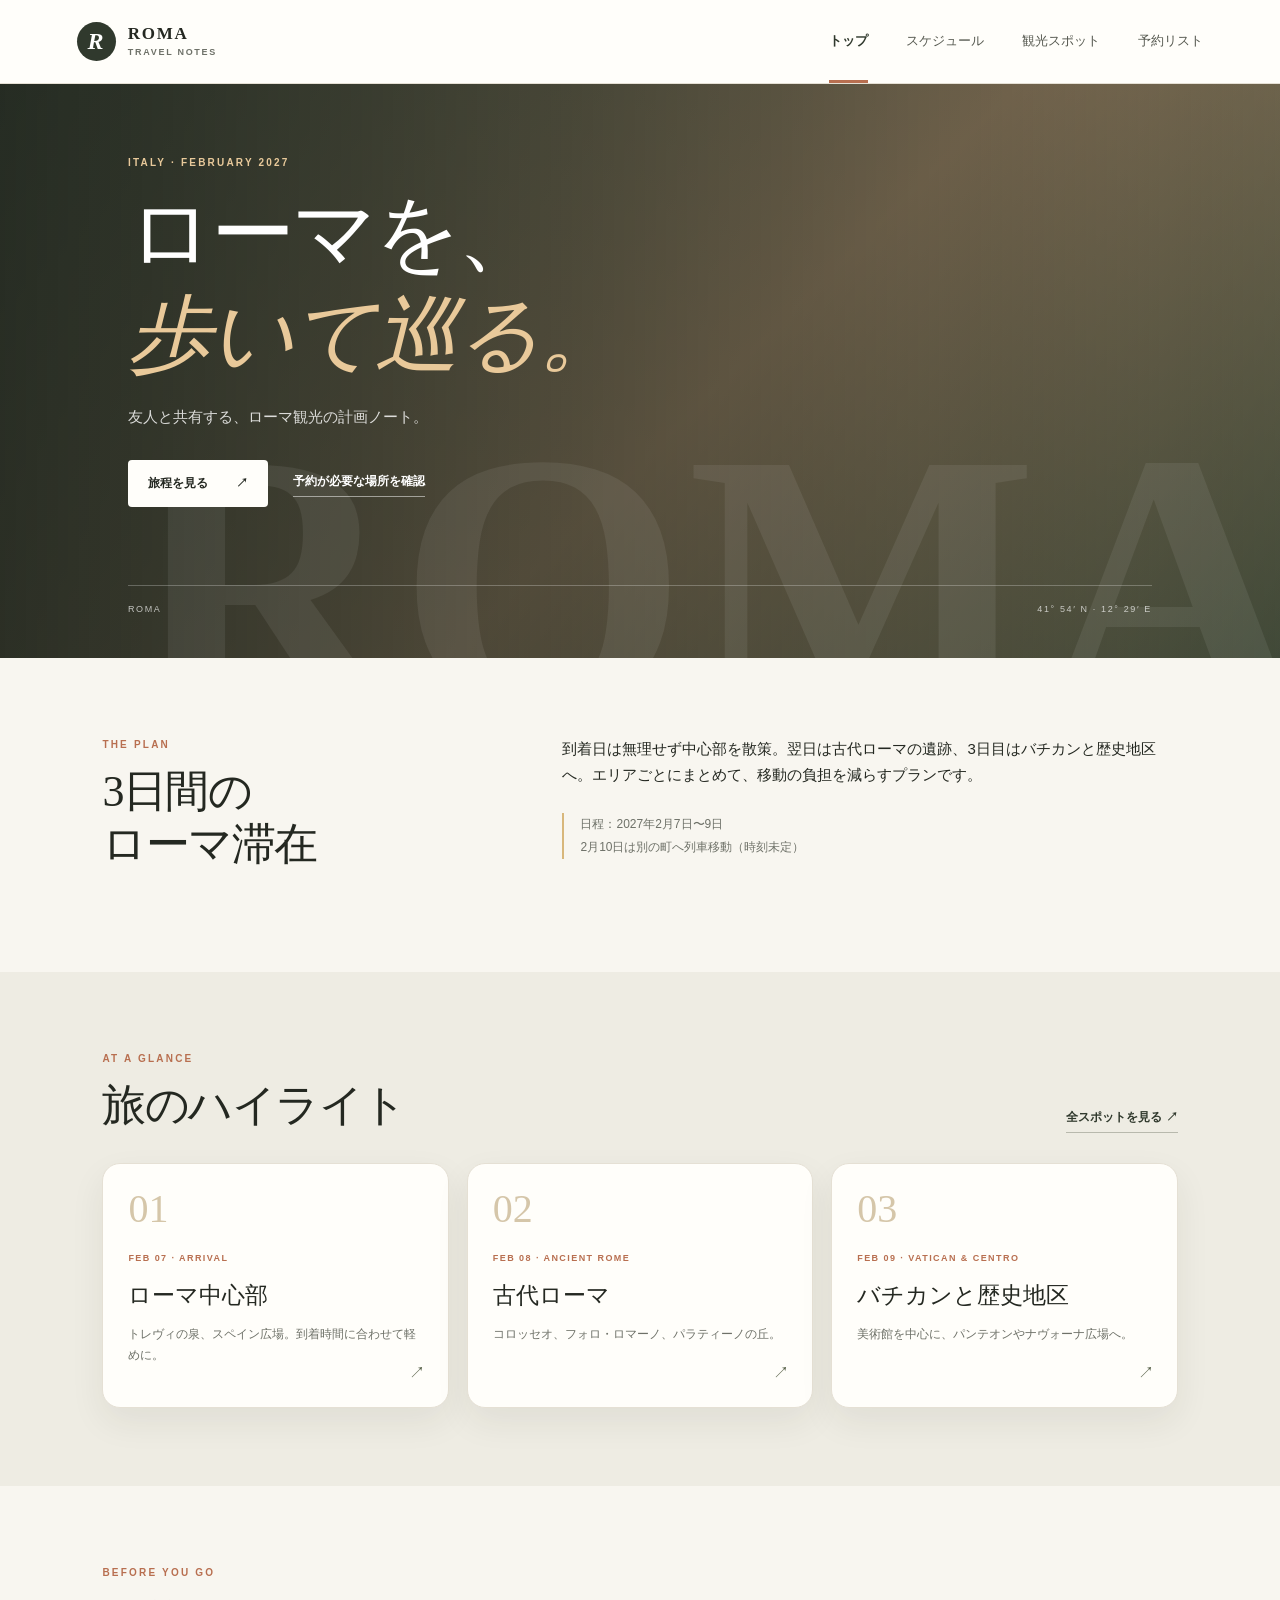
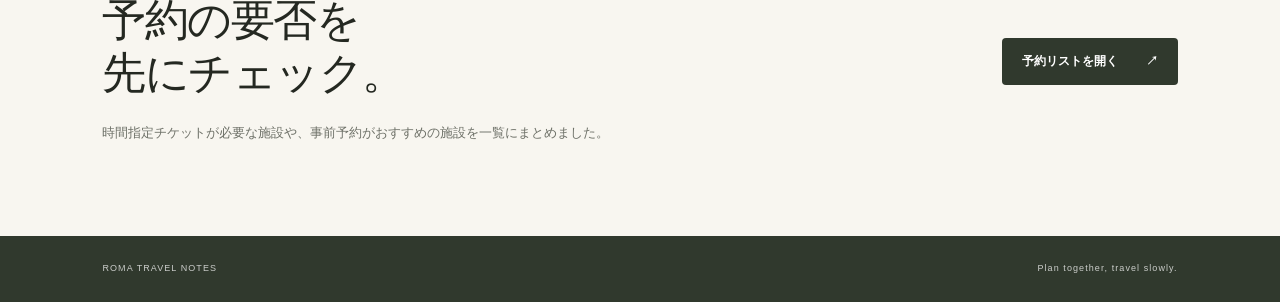
==== index.html @ e203a289 "Add Italy trip website" ====
<!doctype html>
<html lang="ja">
<head>
  <meta charset="utf-8">
  <meta name="viewport" content="width=device-width, initial-scale=1">
  <meta name="description" content="2027年2月のローマ旅行計画">
  <title>Roma Trip | ローマ旅行ガイド</title>
  <link rel="stylesheet" href="css/style.css">
  <script src="js/main.js" defer></script>
</head>
<body>
  <header class="site-header">
    <a class="brand" href="index.html"><span class="brand-mark">R</span><span>ROMA <small>TRAVEL NOTES</small></span></a>
    <button class="menu-toggle" aria-label="メニューを開く" aria-expanded="false">☰</button>
    <nav class="site-nav" aria-label="メインナビゲーション">
      <a class="active" href="index.html">トップ</a>
      <a href="schedule.html">スケジュール</a>
      <a href="spots.html">観光スポット</a>
      <a href="reservations.html">予約リスト</a>
    </nav>
  </header>
  <main>
    <section class="hero">
      <div class="hero-content">
        <p class="eyebrow">ITALY · FEBRUARY 2027</p>
        <h1>ローマを、<br><em>歩いて巡る。</em></h1>
        <p class="hero-lead">友人と共有する、ローマ観光の計画ノート。</p>
        <div class="hero-actions">
          <a class="button button-light" href="schedule.html">旅程を見る <span>↗</span></a>
          <a class="text-link light-link" href="reservations.html">予約が必要な場所を確認</a>
        </div>
      </div>
      <div class="hero-note"><span>ROMA</span><span>41° 54′ N · 12° 29′ E</span></div>
    </section>
    <section class="section intro-grid">
      <div><p class="eyebrow">THE PLAN</p><h2>3日間の<br>ローマ滞在</h2></div>
      <div class="intro-copy"><p>到着日は無理せず中心部を散策。翌日は古代ローマの遺跡、3日目はバチカンと歴史地区へ。エリアごとにまとめて、移動の負担を減らすプランです。</p><p class="muted">日程：2027年2月7日〜9日<br>2月10日は別の町へ列車移動（時刻未定）</p></div>
    </section>
    <section class="section tinted">
      <div class="section-heading"><div><p class="eyebrow">AT A GLANCE</p><h2>旅のハイライト</h2></div><a class="text-link" href="spots.html">全スポットを見る ↗</a></div>
      <div class="feature-grid">
        <a class="feature-card" href="schedule.html#day1"><div class="feature-number">01</div><p class="card-kicker">FEB 07 · ARRIVAL</p><h3>ローマ中心部</h3><p>トレヴィの泉、スペイン広場。到着時間に合わせて軽めに。</p><span class="card-arrow">↗</span></a>
        <a class="feature-card" href="schedule.html#day2"><div class="feature-number">02</div><p class="card-kicker">FEB 08 · ANCIENT ROME</p><h3>古代ローマ</h3><p>コロッセオ、フォロ・ロマーノ、パラティーノの丘。</p><span class="card-arrow">↗</span></a>
        <a class="feature-card" href="schedule.html#day3"><div class="feature-number">03</div><p class="card-kicker">FEB 09 · VATICAN & CENTRO</p><h3>バチカンと歴史地区</h3><p>美術館を中心に、パンテオンやナヴォーナ広場へ。</p><span class="card-arrow">↗</span></a>
      </div>
    </section>
    <section class="section booking-callout">
      <div><p class="eyebrow">BEFORE YOU GO</p><h2>予約の要否を<br>先にチェック。</h2><p>時間指定チケットが必要な施設や、事前予約がおすすめの施設を一覧にまとめました。</p></div>
      <a class="button button-dark" href="reservations.html">予約リストを開く <span>↗</span></a>
    </section>
  </main>
  <footer class="site-footer"><span>ROMA TRAVEL NOTES</span><span>Plan together, travel slowly.</span></footer>
</body>
</html>
---- css/style.css ----
:root {
  --ink: #242821;
  --muted: #6e7168;
  --paper: #f8f6f0;
  --surface: #fffefa;
  --line: #e5e0d4;
  --olive: #59634b;
  --olive-dark: #30392d;
  --clay: #b86f50;
  --gold: #d8b77b;
  --radius: 18px;
  --shadow: 0 14px 35px rgba(42, 42, 31, .07);
}
* { box-sizing: border-box; }
html { scroll-behavior: smooth; }
body { margin: 0; background: var(--paper); color: var(--ink); font-family: Inter, "Noto Sans JP", "Yu Gothic", Meiryo, sans-serif; line-height: 1.75; }
a { color: inherit; text-decoration: none; }
a:hover { opacity: .78; }
.site-header { min-height: 82px; padding: 0 clamp(20px, 6vw, 88px); display: flex; align-items: center; justify-content: space-between; gap: 24px; background: var(--surface); border-bottom: 1px solid var(--line); position: relative; z-index: 5; }
.brand { display: flex; align-items: center; gap: 12px; font-family: Georgia, serif; font-size: 17px; font-weight: 700; letter-spacing: .1em; line-height: 1.1; }
.brand small { display: block; font-family: sans-serif; font-size: 9px; letter-spacing: .19em; color: var(--muted); margin-top: 5px; }
.brand-mark { display: grid; place-items: center; width: 39px; height: 39px; background: var(--olive-dark); color: #fff; border-radius: 50%; font-family: Georgia, serif; font-size: 24px; font-style: italic; }
.site-nav { display: flex; gap: clamp(16px, 3vw, 38px); align-items: center; font-size: 13px; color: #55584f; }
.site-nav a { padding: 30px 0 27px; border-bottom: 3px solid transparent; }
.site-nav a.active { color: var(--olive-dark); border-color: var(--clay); font-weight: 700; }
.menu-toggle { display: none; background: none; border: 1px solid var(--line); border-radius: 8px; padding: 7px 10px; color: var(--ink); font-size: 19px; }
.hero { min-height: 490px; background: linear-gradient(90deg, rgba(28,34,27,.88), rgba(28,34,27,.4)), linear-gradient(135deg, #6c765e, #c3a17b 55%, #59634b); color: white; display: flex; flex-direction: column; justify-content: center; padding: 70px clamp(24px, 10vw, 150px) 40px; position: relative; overflow: hidden; }
.hero::after { content: "ROMA"; position: absolute; right: -2vw; bottom: -110px; font-family: Georgia, serif; font-size: clamp(140px, 29vw, 400px); line-height: 1; font-weight: bold; color: rgba(255,255,255,.07); pointer-events: none; }
.hero-content { position: relative; z-index: 1; max-width: 680px; }
.eyebrow { color: var(--clay); font-size: 10px; letter-spacing: .22em; font-weight: 800; margin: 0 0 13px; }
.hero .eyebrow { color: #e8c99a; }
h1, h2, h3, p { margin-top: 0; }
h1, h2 { font-family: Georgia, "Noto Serif JP", serif; font-weight: 500; letter-spacing: -.035em; line-height: 1.2; }
.hero h1 { font-size: clamp(48px, 7vw, 84px); margin: 0 0 18px; }
.hero h1 em { color: #e9c99a; font-weight: 400; }
.hero-lead { font-size: 15px; color: rgba(255,255,255,.82); }
.hero-actions { display: flex; align-items: center; flex-wrap: wrap; gap: 25px; margin-top: 30px; }
.button { display: inline-flex; align-items: center; justify-content: center; gap: 28px; padding: 13px 20px; font-size: 12px; font-weight: 700; border-radius: 4px; transition: transform .2s, opacity .2s; }
.button:hover { transform: translateY(-2px); opacity: .92; }
.button-light { color: var(--ink); background: #fffefa; }
.button-dark { color: white; background: var(--olive-dark); }
.text-link { font-size: 12px; font-weight: 700; color: var(--olive-dark); border-bottom: 1px solid #b8b9ad; padding-bottom: 4px; }
.light-link { color: white; border-color: rgba(255,255,255,.5); }
.hero-note { display: flex; justify-content: space-between; position: relative; z-index: 1; margin-top: 78px; padding-top: 16px; border-top: 1px solid rgba(255,255,255,.25); font-size: 9px; letter-spacing: .18em; color: rgba(255,255,255,.7); }
.section { padding: 78px clamp(22px, 8vw, 118px); }
.intro-grid { display: grid; grid-template-columns: .8fr 1.2fr; gap: 50px; align-items: start; }
h2 { font-size: clamp(29px, 3.6vw, 44px); margin-bottom: 22px; }
.intro-copy { max-width: 650px; font-size: 15px; }
.muted { color: var(--muted); }
.intro-copy .muted { font-size: 12px; line-height: 1.9; border-left: 2px solid var(--gold); padding-left: 16px; margin-top: 25px; }
.tinted { background: #eeece3; }
.section-heading { display: flex; align-items: end; justify-content: space-between; gap: 20px; margin-bottom: 30px; }
.section-heading h2 { margin-bottom: 0; }
.feature-grid { display: grid; grid-template-columns: repeat(3, 1fr); gap: 18px; }
.feature-card { display: block; position: relative; background: var(--surface); border: 1px solid var(--line); border-radius: var(--radius); padding: 25px; min-height: 245px; box-shadow: var(--shadow); transition: transform .2s; }
.feature-card:hover { transform: translateY(-4px); }
.feature-number { font-family: Georgia, serif; font-size: 40px; color: #d5c6a9; line-height: 1; margin-bottom: 22px; }
.card-kicker, .spot-index { font-size: 9px; letter-spacing: .16em; color: var(--clay); font-weight: 800; }
.feature-card h3 { font-family: Georgia, serif; font-size: 23px; font-weight: 500; margin: 8px 0; }
.feature-card p:not(.card-kicker) { color: var(--muted); font-size: 12px; }
.card-arrow { position: absolute; bottom: 20px; right: 23px; color: var(--olive); }
.booking-callout { display: flex; align-items: center; justify-content: space-between; gap: 35px; }
.booking-callout > div { max-width: 540px; }
.booking-callout p:not(.eyebrow) { color: var(--muted); font-size: 13px; }
.site-footer { display: flex; justify-content: space-between; gap: 20px; padding: 25px clamp(22px, 8vw, 118px); background: var(--olive-dark); color: rgba(255,255,255,.75); font-size: 9px; letter-spacing: .12em; }
.page-main { min-height: 70vh; }
.page-hero { padding: 65px clamp(22px, 8vw, 118px) 50px; background: #eeece3; border-bottom: 1px solid var(--line); }
.page-hero h1 { font-size: clamp(40px, 6vw, 64px); margin: 0 0 16px; }
.page-hero > p:not(.eyebrow) { max-width: 720px; color: var(--muted); font-size: 14px; }
.itinerary { padding-top: 55px; }
.day-block { display: grid; grid-template-columns: 115px 1fr; gap: clamp(22px, 5vw, 70px); padding: 38px 0 52px; border-bottom: 1px solid var(--line); scroll-margin-top: 20px; }
.day-date { display: flex; flex-direction: column; align-items: flex-start; color: var(--olive); }
.day-date span, .day-date small { font-size: 9px; letter-spacing: .14em; font-weight: 800; }
.day-date strong { font-family: Georgia, serif; font-size: 65px; font-weight: 400; line-height: 1.15; }
.day-content { min-width: 0; }
.day-title { display: flex; align-items: center; justify-content: space-between; gap: 18px; }
.day-title h2 { font-size: clamp(25px, 3vw, 34px); margin-bottom: 14px; }
.day-content > .muted { font-size: 12px; }
.tag { display: inline-flex; align-items: center; border-radius: 100px; padding: 5px 10px; font-size: 10px; font-weight: 700; white-space: nowrap; background: #e8e8dd; color: #4e5a43; }
.tag-book { background: #f4e4d8; color: #8a4e30; }
.tag-free { background: #e2ebdf; color: #3f6440; }
.tag-warn { background: #f5edcf; color: #766022; }
.tag-soft { background: #e8e7e0; color: #64655d; }
.timeline { list-style: none; padding: 0; margin: 27px 0; border-top: 1px solid var(--line); }
.timeline li { display: grid; grid-template-columns: 105px 1fr; gap: 16px; padding: 18px 0; border-bottom: 1px solid var(--line); }
.time { color: var(--clay); font-size: 11px; font-weight: 700; }
.timeline h3 { font-size: 15px; margin-bottom: 4px; }
.timeline h3 a { border-bottom: 1px dotted var(--olive); }
.timeline p { margin: 0; color: var(--muted); font-size: 12px; }
.note { background: #f0eee5; padding: 13px 16px; border-left: 3px solid var(--gold); font-size: 11px; color: var(--muted); }
.day-travel { background: rgba(255,255,255,.3); padding-left: 18px; padding-right: 18px; }
.filter-row { display: flex; align-items: center; gap: 12px; margin-top: 25px; font-size: 12px; }
select, input[type="search"] { border: 1px solid #d4d0c4; background: var(--surface); color: var(--ink); border-radius: 5px; padding: 10px 12px; font: inherit; font-size: 12px; }
.spot-grid { display: grid; grid-template-columns: repeat(2, minmax(0, 1fr)); gap: 17px; }
.spot-card { background: var(--surface); border: 1px solid var(--line); border-radius: var(--radius); padding: 27px; box-shadow: var(--shadow); scroll-margin-top: 20px; }
.spot-card h2 { font-size: 26px; margin: 12px 0; }
.spot-card > p:not(.small) { font-size: 13px; color: #55584f; }
.spot-meta { display: flex; align-items: center; justify-content: space-between; flex-wrap: wrap; gap: 10px; padding: 14px 0; border-top: 1px solid var(--line); border-bottom: 1px solid var(--line); margin: 18px 0 13px; }
.spot-meta > span:first-child { font-size: 11px; color: var(--muted); }
.small { font-size: 11px; }
.spot-card .text-link { display: inline-block; margin-top: 10px; }
.legend { display: flex; gap: 9px; flex-wrap: wrap; margin-top: 22px; }
.table-toolbar { display: flex; justify-content: space-between; align-items: center; flex-wrap: wrap; gap: 20px; margin-bottom: 20px; }
.table-toolbar h2 { font-size: 28px; margin: 0; }
.search-label { display: flex; align-items: center; gap: 10px; font-size: 11px; color: var(--muted); }
.table-wrap { overflow-x: auto; background: var(--surface); border: 1px solid var(--line); border-radius: 12px; }
table { width: 100%; border-collapse: collapse; min-width: 800px; font-size: 12px; }
th { background: #eae8df; text-align: left; font-size: 10px; letter-spacing: .05em; color: #56594f; }
th, td { padding: 17px 16px; border-bottom: 1px solid var(--line); vertical-align: top; }
tbody tr:last-child td { border-bottom: 0; }
td strong, td small { display: block; }
td small { color: var(--muted); font-size: 10px; margin-top: 4px; }
td p { color: var(--muted); font-size: 10px; margin: 7px 0 0; }
td a { color: var(--olive); text-decoration: underline; text-underline-offset: 3px; white-space: nowrap; }
.check-cell { white-space: nowrap; font-size: 11px; }
.check-cell input { accent-color: var(--olive); }
.progress-wrap { margin-top: 28px; padding: 22px; background: #eeece3; border-radius: 12px; }
.progress-copy { display: flex; justify-content: space-between; font-size: 12px; margin-bottom: 12px; }
.progress-track { height: 7px; border-radius: 10px; background: #d7d4c9; overflow: hidden; }
.progress-bar { height: 100%; width: 0; background: var(--olive); transition: width .2s; }
@media (max-width: 760px) {
  .site-header { min-height: 70px; flex-wrap: wrap; padding: 15px 20px; }
  .menu-toggle { display: block; }
  .site-nav { display: none; width: 100%; flex-direction: column; align-items: stretch; gap: 0; padding: 0 0 8px; }
  .site-nav.open { display: flex; }
  .site-nav a { padding: 10px 0; border-bottom: 1px solid var(--line); }
  .hero { min-height: 440px; padding: 55px 25px 30px; }
  .hero-note { margin-top: 55px; }
  .section { padding: 52px 22px; }
  .intro-grid { grid-template-columns: 1fr; gap: 12px; }
  .feature-grid { grid-template-columns: 1fr; }
  .feature-card { min-height: 200px; }
  .booking-callout { align-items: flex-start; flex-direction: column; }
  .site-footer { flex-direction: column; gap: 7px; padding: 22px; }
  .page-hero { padding: 48px 22px 35px; }
  .day-block { grid-template-columns: 68px 1fr; gap: 15px; padding: 30px 0 40px; }
  .day-date strong { font-size: 48px; }
  .day-date span, .day-date small { font-size: 8px; }
  .day-title { align-items: flex-start; flex-direction: column; gap: 0; }
  .timeline li { grid-template-columns: 1fr; gap: 5px; }
  .spot-grid { grid-template-columns: 1fr; }
  .filter-row { align-items: flex-start; flex-direction: column; }
  .filter-row select { width: 100%; }
  .table-toolbar { align-items: flex-start; flex-direction: column; }
}
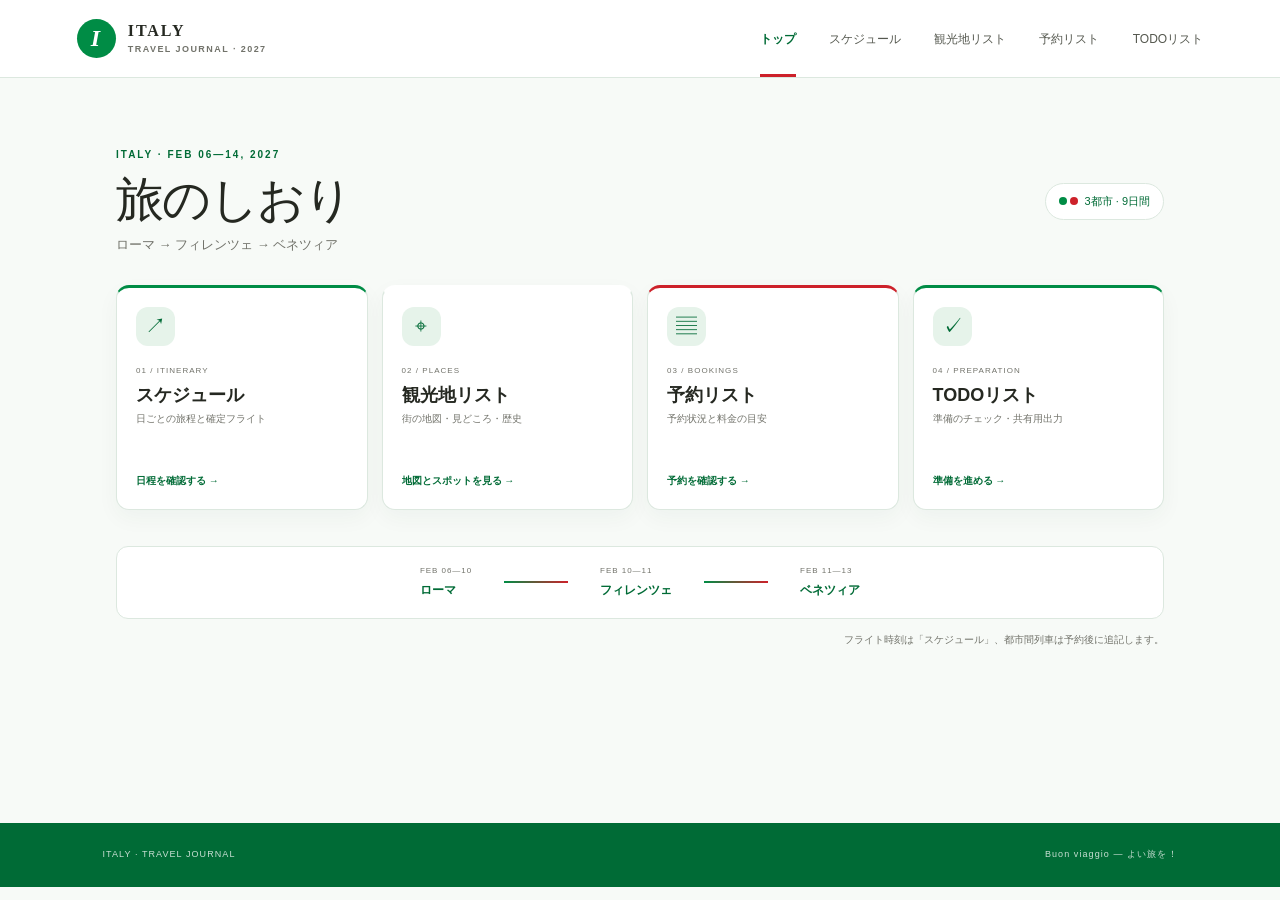
==== commit a2358395: "機能追加アップデート" ====
--- a/index.html
+++ b/index.html
@@ -3,52 +3,38 @@
 <head>
   <meta charset="utf-8">
   <meta name="viewport" content="width=device-width, initial-scale=1">
-  <meta name="description" content="2027年2月のローマ旅行計画">
-  <title>Roma Trip | ローマ旅行ガイド</title>
+  <meta name="description" content="ローマ・フィレンツェ・ベネツィアを巡るイタリア旅行のしおり">
+  <title>Italy Trip | 旅のしおり</title>
   <link rel="stylesheet" href="css/style.css">
   <script src="js/main.js" defer></script>
 </head>
 <body>
   <header class="site-header">
-    <a class="brand" href="index.html"><span class="brand-mark">R</span><span>ROMA <small>TRAVEL NOTES</small></span></a>
+    <a class="brand" href="index.html"><span class="brand-mark">I</span><span>ITALY <small>TRAVEL JOURNAL · 2027</small></span></a>
     <button class="menu-toggle" aria-label="メニューを開く" aria-expanded="false">☰</button>
     <nav class="site-nav" aria-label="メインナビゲーション">
-      <a class="active" href="index.html">トップ</a>
-      <a href="schedule.html">スケジュール</a>
-      <a href="spots.html">観光スポット</a>
-      <a href="reservations.html">予約リスト</a>
+      <a class="active" href="index.html">トップ</a><a href="schedule.html">スケジュール</a><a href="spots.html">観光地リスト</a><a href="reservations.html">予約リスト</a><a href="todo.html">TODOリスト</a>
     </nav>
   </header>
-  <main>
-    <section class="hero">
-      <div class="hero-content">
-        <p class="eyebrow">ITALY · FEBRUARY 2027</p>
-        <h1>ローマを、<br><em>歩いて巡る。</em></h1>
-        <p class="hero-lead">友人と共有する、ローマ観光の計画ノート。</p>
-        <div class="hero-actions">
-          <a class="button button-light" href="schedule.html">旅程を見る <span>↗</span></a>
-          <a class="text-link light-link" href="reservations.html">予約が必要な場所を確認</a>
-        </div>
-      </div>
-      <div class="hero-note"><span>ROMA</span><span>41° 54′ N · 12° 29′ E</span></div>
+  <main class="dashboard">
+    <section class="dashboard-heading">
+      <div><p class="eyebrow">ITALY · FEB 06—14, 2027</p><h1>旅のしおり</h1><p>ローマ → フィレンツェ → ベネツィア</p></div>
+      <span class="trip-chip"><span></span> 3都市 · 9日間</span>
     </section>
-    <section class="section intro-grid">
-      <div><p class="eyebrow">THE PLAN</p><h2>3日間の<br>ローマ滞在</h2></div>
-      <div class="intro-copy"><p>到着日は無理せず中心部を散策。翌日は古代ローマの遺跡、3日目はバチカンと歴史地区へ。エリアごとにまとめて、移動の負担を減らすプランです。</p><p class="muted">日程：2027年2月7日〜9日<br>2月10日は別の町へ列車移動（時刻未定）</p></div>
+    <nav class="portal-grid" aria-label="旅行情報">
+      <a class="portal-card portal-schedule" href="schedule.html"><span class="portal-icon" aria-hidden="true">↗</span><span class="portal-index">01 / ITINERARY</span><h2>スケジュール</h2><p>日ごとの旅程と確定フライト</p><span class="portal-link">日程を確認する →</span></a>
+      <a class="portal-card portal-spots" href="spots.html"><span class="portal-icon" aria-hidden="true">⌖</span><span class="portal-index">02 / PLACES</span><h2>観光地リスト</h2><p>街の地図・見どころ・歴史</p><span class="portal-link">地図とスポットを見る →</span></a>
+      <a class="portal-card portal-reservations" href="reservations.html"><span class="portal-icon" aria-hidden="true">▤</span><span class="portal-index">03 / BOOKINGS</span><h2>予約リスト</h2><p>予約状況と料金の目安</p><span class="portal-link">予約を確認する →</span></a>
+      <a class="portal-card portal-todo" href="todo.html"><span class="portal-icon" aria-hidden="true">✓</span><span class="portal-index">04 / PREPARATION</span><h2>TODOリスト</h2><p>準備のチェック・共有用出力</p><span class="portal-link">準備を進める →</span></a>
+    </nav>
+    <section class="route-strip" aria-label="旅行ルート">
+      <div class="route-city"><span>FEB 06—10</span><strong>ローマ</strong></div><span class="route-line" aria-hidden="true"></span>
+      <div class="route-city"><span>FEB 10—11</span><strong>フィレンツェ</strong></div><span class="route-line" aria-hidden="true"></span>
+      <div class="route-city"><span>FEB 11—13</span><strong>ベネツィア</strong></div>
     </section>
-    <section class="section tinted">
-      <div class="section-heading"><div><p class="eyebrow">AT A GLANCE</p><h2>旅のハイライト</h2></div><a class="text-link" href="spots.html">全スポットを見る ↗</a></div>
-      <div class="feature-grid">
-        <a class="feature-card" href="schedule.html#day1"><div class="feature-number">01</div><p class="card-kicker">FEB 07 · ARRIVAL</p><h3>ローマ中心部</h3><p>トレヴィの泉、スペイン広場。到着時間に合わせて軽めに。</p><span class="card-arrow">↗</span></a>
-        <a class="feature-card" href="schedule.html#day2"><div class="feature-number">02</div><p class="card-kicker">FEB 08 · ANCIENT ROME</p><h3>古代ローマ</h3><p>コロッセオ、フォロ・ロマーノ、パラティーノの丘。</p><span class="card-arrow">↗</span></a>
-        <a class="feature-card" href="schedule.html#day3"><div class="feature-number">03</div><p class="card-kicker">FEB 09 · VATICAN & CENTRO</p><h3>バチカンと歴史地区</h3><p>美術館を中心に、パンテオンやナヴォーナ広場へ。</p><span class="card-arrow">↗</span></a>
-      </div>
-    </section>
-    <section class="section booking-callout">
-      <div><p class="eyebrow">BEFORE YOU GO</p><h2>予約の要否を<br>先にチェック。</h2><p>時間指定チケットが必要な施設や、事前予約がおすすめの施設を一覧にまとめました。</p></div>
-      <a class="button button-dark" href="reservations.html">予約リストを開く <span>↗</span></a>
-    </section>
+    <p class="dashboard-note">フライト時刻は「スケジュール」、都市間列車は予約後に追記します。</p>
   </main>
-  <footer class="site-footer"><span>ROMA TRAVEL NOTES</span><span>Plan together, travel slowly.</span></footer>
+  <footer class="site-footer"><span>ITALY · TRAVEL JOURNAL</span><span>Buon viaggio — よい旅を！</span></footer>
+  <nav class="mobile-dock" aria-label="ページメニュー"><a class="active" href="index.html"><span>⌂</span>トップ</a><a href="schedule.html"><span>↗</span>日程</a><a href="spots.html"><span>⌖</span>観光地</a><a href="reservations.html"><span>▤</span>予約</a><a href="todo.html"><span>✓</span>TODO</a></nav>
 </body>
 </html>
--- a/css/style.css
+++ b/css/style.css
@@ -1,145 +1,354 @@
 :root {
-  --ink: #242821;
-  --muted: #6e7168;
-  --paper: #f8f6f0;
-  --surface: #fffefa;
-  --line: #e5e0d4;
-  --olive: #59634b;
-  --olive-dark: #30392d;
-  --clay: #b86f50;
-  --gold: #d8b77b;
-  --radius: 18px;
-  --shadow: 0 14px 35px rgba(42, 42, 31, .07);
+  --ink: #252821;
+  --muted: #72736b;
+  --paper: #f7faf7;
+  --surface: #ffffff;
+  --line: #dce8df;
+  --green: #008c45;
+  --green-dark: #006b36;
+  --red: #cd212a;
+  --gold: #afd8bf;
+  --tint: #edf5ef;
+  --radius: 16px;
+  --shadow: 0 14px 35px rgba(37, 40, 33, .07);
 }
 * { box-sizing: border-box; }
 html { scroll-behavior: smooth; }
 body { margin: 0; background: var(--paper); color: var(--ink); font-family: Inter, "Noto Sans JP", "Yu Gothic", Meiryo, sans-serif; line-height: 1.75; }
 a { color: inherit; text-decoration: none; }
-a:hover { opacity: .78; }
-.site-header { min-height: 82px; padding: 0 clamp(20px, 6vw, 88px); display: flex; align-items: center; justify-content: space-between; gap: 24px; background: var(--surface); border-bottom: 1px solid var(--line); position: relative; z-index: 5; }
-.brand { display: flex; align-items: center; gap: 12px; font-family: Georgia, serif; font-size: 17px; font-weight: 700; letter-spacing: .1em; line-height: 1.1; }
-.brand small { display: block; font-family: sans-serif; font-size: 9px; letter-spacing: .19em; color: var(--muted); margin-top: 5px; }
-.brand-mark { display: grid; place-items: center; width: 39px; height: 39px; background: var(--olive-dark); color: #fff; border-radius: 50%; font-family: Georgia, serif; font-size: 24px; font-style: italic; }
-.site-nav { display: flex; gap: clamp(16px, 3vw, 38px); align-items: center; font-size: 13px; color: #55584f; }
-.site-nav a { padding: 30px 0 27px; border-bottom: 3px solid transparent; }
-.site-nav a.active { color: var(--olive-dark); border-color: var(--clay); font-weight: 700; }
-.menu-toggle { display: none; background: none; border: 1px solid var(--line); border-radius: 8px; padding: 7px 10px; color: var(--ink); font-size: 19px; }
-.hero { min-height: 490px; background: linear-gradient(90deg, rgba(28,34,27,.88), rgba(28,34,27,.4)), linear-gradient(135deg, #6c765e, #c3a17b 55%, #59634b); color: white; display: flex; flex-direction: column; justify-content: center; padding: 70px clamp(24px, 10vw, 150px) 40px; position: relative; overflow: hidden; }
-.hero::after { content: "ROMA"; position: absolute; right: -2vw; bottom: -110px; font-family: Georgia, serif; font-size: clamp(140px, 29vw, 400px); line-height: 1; font-weight: bold; color: rgba(255,255,255,.07); pointer-events: none; }
-.hero-content { position: relative; z-index: 1; max-width: 680px; }
-.eyebrow { color: var(--clay); font-size: 10px; letter-spacing: .22em; font-weight: 800; margin: 0 0 13px; }
-.hero .eyebrow { color: #e8c99a; }
+a:hover { opacity: .8; }
+button, input, select { font: inherit; }
+button:focus-visible, a:focus-visible, input:focus-visible, select:focus-visible, summary:focus-visible { outline: 3px solid #d3b06b; outline-offset: 3px; }
+.site-header { min-height: 78px; padding: 0 clamp(20px, 6vw, 88px); display: flex; align-items: center; justify-content: space-between; gap: 24px; background: var(--surface); border-bottom: 1px solid var(--line); position: relative; z-index: 5; }
+.brand { display: flex; align-items: center; gap: 12px; font-family: Georgia, serif; font-size: 16px; font-weight: 700; letter-spacing: .12em; line-height: 1.1; }
+.brand small { display: block; font-family: sans-serif; font-size: 9px; letter-spacing: .16em; color: var(--muted); margin-top: 5px; }
+.brand-mark { display: grid; place-items: center; width: 39px; height: 39px; background: var(--green-dark); color: #fff; border-radius: 50%; font-family: Georgia, serif; font-size: 24px; font-style: italic; }
+.site-nav { display: flex; gap: clamp(14px, 2.6vw, 34px); align-items: center; font-size: 12px; color: #55584f; }
+.site-nav a { padding: 28px 0 24px; border-bottom: 3px solid transparent; white-space: nowrap; }
+.site-nav a.active { color: var(--green-dark); border-color: var(--red); font-weight: 700; }
+.menu-toggle { display: none; background: none; border: 1px solid var(--line); border-radius: 8px; padding: 7px 10px; color: var(--ink); font-size: 19px; cursor: pointer; }
+.hero { min-height: 505px; background: linear-gradient(90deg, rgba(20,46,34,.91), rgba(25,57,41,.43)), linear-gradient(135deg, #245c43, #a64e3e 72%, #d2a65f); color: white; display: flex; flex-direction: column; justify-content: center; padding: 66px clamp(24px, 10vw, 150px) 36px; position: relative; overflow: hidden; }
+.hero::after { content: "ITALY"; position: absolute; right: -2vw; bottom: -100px; font-family: Georgia, serif; font-size: clamp(130px, 27vw, 370px); line-height: 1; font-weight: bold; color: rgba(255,255,255,.075); pointer-events: none; }
+.hero-content { position: relative; z-index: 1; max-width: 760px; }
+.eyebrow { color: var(--red); font-size: 10px; letter-spacing: .2em; font-weight: 800; margin: 0 0 13px; }
+.hero .eyebrow { color: #e7c982; }
 h1, h2, h3, p { margin-top: 0; }
 h1, h2 { font-family: Georgia, "Noto Serif JP", serif; font-weight: 500; letter-spacing: -.035em; line-height: 1.2; }
-.hero h1 { font-size: clamp(48px, 7vw, 84px); margin: 0 0 18px; }
-.hero h1 em { color: #e9c99a; font-weight: 400; }
-.hero-lead { font-size: 15px; color: rgba(255,255,255,.82); }
-.hero-actions { display: flex; align-items: center; flex-wrap: wrap; gap: 25px; margin-top: 30px; }
-.button { display: inline-flex; align-items: center; justify-content: center; gap: 28px; padding: 13px 20px; font-size: 12px; font-weight: 700; border-radius: 4px; transition: transform .2s, opacity .2s; }
+.hero h1 { font-size: clamp(46px, 7vw, 82px); margin: 0 0 18px; }
+.hero h1 em { color: #ead18e; font-weight: 400; }
+.hero-lead { font-size: 15px; color: rgba(255,255,255,.86); }
+.hero-actions { display: flex; align-items: center; flex-wrap: wrap; gap: 20px; margin-top: 27px; }
+.button { display: inline-flex; align-items: center; justify-content: center; gap: 22px; padding: 12px 19px; font-size: 12px; font-weight: 700; border: 1px solid transparent; border-radius: 5px; cursor: pointer; transition: transform .2s, opacity .2s; }
 .button:hover { transform: translateY(-2px); opacity: .92; }
 .button-light { color: var(--ink); background: #fffefa; }
-.button-dark { color: white; background: var(--olive-dark); }
-.text-link { font-size: 12px; font-weight: 700; color: var(--olive-dark); border-bottom: 1px solid #b8b9ad; padding-bottom: 4px; }
-.light-link { color: white; border-color: rgba(255,255,255,.5); }
-.hero-note { display: flex; justify-content: space-between; position: relative; z-index: 1; margin-top: 78px; padding-top: 16px; border-top: 1px solid rgba(255,255,255,.25); font-size: 9px; letter-spacing: .18em; color: rgba(255,255,255,.7); }
-.section { padding: 78px clamp(22px, 8vw, 118px); }
+.button-dark { color: white; background: var(--green-dark); }
+.button-outline { color: var(--green-dark); border-color: var(--green); background: transparent; }
+.text-link { font-size: 12px; font-weight: 700; color: var(--green-dark); border-bottom: 1px solid #aeb8a9; padding-bottom: 4px; }
+.light-link { color: white; border-color: rgba(255,255,255,.55); }
+.hero-note { display: flex; justify-content: space-between; position: relative; z-index: 1; margin-top: 68px; padding-top: 15px; border-top: 1px solid rgba(255,255,255,.28); font-size: 9px; letter-spacing: .16em; color: rgba(255,255,255,.77); }
+.section { padding: 72px clamp(22px, 8vw, 118px); }
 .intro-grid { display: grid; grid-template-columns: .8fr 1.2fr; gap: 50px; align-items: start; }
-h2 { font-size: clamp(29px, 3.6vw, 44px); margin-bottom: 22px; }
-.intro-copy { max-width: 650px; font-size: 15px; }
+h2 { font-size: clamp(29px, 3.5vw, 43px); margin-bottom: 20px; }
+.intro-copy { max-width: 680px; font-size: 14px; }
 .muted { color: var(--muted); }
-.intro-copy .muted { font-size: 12px; line-height: 1.9; border-left: 2px solid var(--gold); padding-left: 16px; margin-top: 25px; }
-.tinted { background: #eeece3; }
-.section-heading { display: flex; align-items: end; justify-content: space-between; gap: 20px; margin-bottom: 30px; }
+.intro-copy .muted { font-size: 12px; line-height: 1.9; border-left: 2px solid var(--gold); padding-left: 16px; margin-top: 24px; }
+.tinted { background: var(--tint); }
+.section-heading { display: flex; align-items: end; justify-content: space-between; gap: 20px; margin-bottom: 27px; }
 .section-heading h2 { margin-bottom: 0; }
-.feature-grid { display: grid; grid-template-columns: repeat(3, 1fr); gap: 18px; }
-.feature-card { display: block; position: relative; background: var(--surface); border: 1px solid var(--line); border-radius: var(--radius); padding: 25px; min-height: 245px; box-shadow: var(--shadow); transition: transform .2s; }
-.feature-card:hover { transform: translateY(-4px); }
-.feature-number { font-family: Georgia, serif; font-size: 40px; color: #d5c6a9; line-height: 1; margin-bottom: 22px; }
-.card-kicker, .spot-index { font-size: 9px; letter-spacing: .16em; color: var(--clay); font-weight: 800; }
-.feature-card h3 { font-family: Georgia, serif; font-size: 23px; font-weight: 500; margin: 8px 0; }
-.feature-card p:not(.card-kicker) { color: var(--muted); font-size: 12px; }
-.card-arrow { position: absolute; bottom: 20px; right: 23px; color: var(--olive); }
+.city-grid { display: grid; grid-template-columns: repeat(3, 1fr); gap: 17px; }
+.city-card { display: flex; flex-direction: column; align-items: flex-start; position: relative; min-height: 214px; padding: 25px; overflow: hidden; color: white; border-radius: var(--radius); box-shadow: var(--shadow); }
+.city-card::after { content: ""; position: absolute; inset: 0; opacity: .35; background: linear-gradient(135deg, transparent 30%, rgba(255,255,255,.18)); pointer-events: none; }
+.city-rome { background: linear-gradient(145deg, #245c43, #193c30); }
+.city-florence { background: linear-gradient(145deg, #b45140, #7d342e); }
+.city-venice { background: linear-gradient(145deg, #64756a, #344f46); }
+.city-count { font-size: 9px; letter-spacing: .14em; color: #f0d99b; position: relative; z-index: 1; }
+.city-card h3 { font-family: Georgia, "Noto Serif JP", serif; font-size: 31px; font-weight: 500; margin: 23px 0 2px; position: relative; z-index: 1; }
+.city-card p { margin: 0; font-size: 11px; color: rgba(255,255,255,.8); position: relative; z-index: 1; }
+.city-arrow { position: absolute; right: 23px; bottom: 20px; font-size: 19px; z-index: 1; }
+.flight-section { background: var(--surface); display: grid; grid-template-columns: .8fr 1.2fr; gap: 45px; align-items: start; }
+.flight-section h2 { font-size: clamp(27px, 3vw, 37px); }
+.flight-section > div:first-child > .muted { font-size: 12px; }
+.flight-grid { display: grid; gap: 13px; }
+.flight-card { padding: 20px 22px; background: var(--paper); border: 1px solid var(--line); border-radius: 12px; }
+.flight-card h3 { font-family: Georgia, "Noto Serif JP", serif; font-size: 19px; font-weight: 500; margin: 12px 0; }
+.flight-card p { margin: 5px 0; font-size: 12px; color: var(--muted); }
+.flight-card p strong { color: var(--green-dark); }
+.lodging-section { background: #f5f2e9; }
+.lodging-grid { display: grid; grid-template-columns: repeat(3, 1fr); border: 1px solid var(--line); background: var(--surface); }
+.lodging-grid div { display: flex; flex-direction: column; gap: 5px; padding: 19px 22px; border-right: 1px solid var(--line); }
+.lodging-grid div:last-child { border-right: 0; }
+.lodging-grid strong { font-family: Georgia, serif; color: var(--green-dark); font-size: 17px; }
+.lodging-grid span { color: var(--muted); font-size: 11px; }
+.lodging-grid a { align-self: flex-start; margin-top: 5px; color: var(--green); font-size: 10px; text-decoration: underline; text-underline-offset: 3px; }
+.lodging-section > .small { margin: 13px 0 0; }
 .booking-callout { display: flex; align-items: center; justify-content: space-between; gap: 35px; }
-.booking-callout > div { max-width: 540px; }
+.booking-callout > div:first-child { max-width: 540px; }
 .booking-callout p:not(.eyebrow) { color: var(--muted); font-size: 13px; }
-.site-footer { display: flex; justify-content: space-between; gap: 20px; padding: 25px clamp(22px, 8vw, 118px); background: var(--olive-dark); color: rgba(255,255,255,.75); font-size: 9px; letter-spacing: .12em; }
+.booking-callout .hero-actions { margin-top: 0; }
+.site-footer { display: flex; justify-content: space-between; gap: 20px; padding: 24px clamp(22px, 8vw, 118px); background: var(--green-dark); color: rgba(255,255,255,.78); font-size: 9px; letter-spacing: .12em; }
 .page-main { min-height: 70vh; }
-.page-hero { padding: 65px clamp(22px, 8vw, 118px) 50px; background: #eeece3; border-bottom: 1px solid var(--line); }
-.page-hero h1 { font-size: clamp(40px, 6vw, 64px); margin: 0 0 16px; }
-.page-hero > p:not(.eyebrow) { max-width: 720px; color: var(--muted); font-size: 14px; }
-.itinerary { padding-top: 55px; }
-.day-block { display: grid; grid-template-columns: 115px 1fr; gap: clamp(22px, 5vw, 70px); padding: 38px 0 52px; border-bottom: 1px solid var(--line); scroll-margin-top: 20px; }
-.day-date { display: flex; flex-direction: column; align-items: flex-start; color: var(--olive); }
-.day-date span, .day-date small { font-size: 9px; letter-spacing: .14em; font-weight: 800; }
-.day-date strong { font-family: Georgia, serif; font-size: 65px; font-weight: 400; line-height: 1.15; }
-.day-content { min-width: 0; }
-.day-title { display: flex; align-items: center; justify-content: space-between; gap: 18px; }
-.day-title h2 { font-size: clamp(25px, 3vw, 34px); margin-bottom: 14px; }
-.day-content > .muted { font-size: 12px; }
+.page-hero { padding: 60px clamp(22px, 8vw, 118px) 42px; background: var(--tint); border-bottom: 1px solid var(--line); }
+.page-hero h1 { font-size: clamp(40px, 6vw, 63px); margin: 0 0 15px; }
+.page-hero > p:not(.eyebrow) { max-width: 760px; color: var(--muted); font-size: 13px; }
+.schedule-section { max-width: 1280px; margin: auto; }
+.slider-toolbar { display: flex; justify-content: space-between; align-items: center; }
+.slider-toolbar .eyebrow { margin: 0; }
+.slider-controls { display: flex; gap: 9px; }
+.slide-button { display: grid; place-items: center; width: 42px; height: 42px; border: 1px solid var(--line); border-radius: 50%; color: var(--green-dark); background: var(--surface); font-size: 19px; cursor: pointer; }
+.slide-button:hover { color: white; background: var(--green); }
+.day-slider { margin: 18px 0; }
+.day-slide { min-height: 390px; display: grid; grid-template-columns: minmax(140px, .34fr) 1fr; gap: clamp(28px, 7vw, 90px); padding: clamp(25px, 5vw, 55px); background: var(--surface); border: 1px solid var(--line); border-radius: 18px; box-shadow: var(--shadow); }
+.day-slide[hidden], .map-panel[hidden], .spot-card[hidden] { display: none !important; }
+.slide-date { display: flex; flex-direction: column; align-items: flex-start; color: var(--green); }
+.slide-date span, .slide-date small { font-size: 9px; letter-spacing: .14em; font-weight: 800; }
+.slide-date strong { font-family: Georgia, serif; font-size: clamp(76px, 10vw, 118px); font-weight: 400; line-height: 1.1; }
+.slide-content { min-width: 0; }
+.slide-content h2 { font-size: clamp(27px, 3.5vw, 38px); margin: 5px 0 14px; }
+.slide-content > .muted { font-size: 13px; }
+.day-places { list-style: none; padding: 0; margin: 25px 0; border-top: 1px solid var(--line); }
+.day-places li { display: flex; justify-content: space-between; gap: 20px; padding: 13px 0; border-bottom: 1px solid var(--line); font-size: 12px; }
+.day-places a { color: var(--green-dark); font-weight: 700; border-bottom: 1px dotted var(--green); }
+.day-places span { color: var(--muted); text-align: right; }
+.flight-leg { display: grid; grid-template-columns: 1fr auto 1fr auto; align-items: center; gap: 9px; padding: 17px 0; border-top: 1px solid var(--line); font-size: 11px; }
+.flight-leg strong { font-family: Georgia, serif; font-size: 20px; color: var(--green-dark); }
+.flight-leg small { grid-column: 3 / -1; color: var(--muted); }
+.note { background: #f2efe5; padding: 12px 15px; border-left: 3px solid var(--gold); font-size: 11px; color: var(--muted); }
+.transfer-card { display: flex; flex-direction: column; gap: 5px; margin: 21px 0; padding: 18px; background: #f5f2e9; border-left: 3px solid var(--green); }
+.transfer-card strong { color: var(--green-dark); }
+.transfer-card span { font-size: 12px; color: var(--muted); }
+.slide-dots { display: flex; gap: 8px; justify-content: center; padding: 5px; }
+.slide-dot { width: 8px; height: 8px; padding: 0; border: 0; border-radius: 8px; background: #c9c7bd; cursor: pointer; transition: width .2s, background .2s; }
+.slide-dot.active { width: 27px; background: var(--red); }
+.slider-footer { display: flex; justify-content: space-between; align-items: center; margin-top: 13px; color: var(--muted); font-size: 10px; }
+.filter-row { display: flex; align-items: center; gap: 12px; margin-top: 22px; font-size: 12px; }
+select, input[type="search"], input[type="text"] { border: 1px solid #d5d0c4; background: var(--surface); color: var(--ink); border-radius: 5px; padding: 10px 12px; font-size: 12px; }
+.map-section { padding-bottom: 44px; }
+.map-tabs { display: flex; gap: 7px; margin-bottom: 12px; }
+.map-tab { padding: 9px 18px; border: 1px solid var(--line); border-radius: 100px; color: var(--green-dark); background: var(--surface); font-size: 12px; cursor: pointer; }
+.map-tab.active { color: white; background: var(--green); border-color: var(--green); }
+.city-map { height: 430px; width: 100%; background: #e7e5dc; border: 1px solid var(--line); border-radius: 14px; z-index: 1; }
+.map-caption { color: var(--muted); font-size: 11px; margin: 9px 0 15px; }
+.map-error { padding: 30px; color: var(--muted); }
+.map-error a { color: var(--green-dark); text-decoration: underline; }
+.map-section > .small { margin: 0; }
+.spots-section { padding-top: 58px; }
+.spot-grid { display: grid; grid-template-columns: repeat(2, minmax(0, 1fr)); gap: 14px; }
+.spot-card { align-self: start; background: var(--surface); border: 1px solid var(--line); border-radius: 13px; padding: 21px 23px; box-shadow: var(--shadow); scroll-margin-top: 20px; }
+.spot-card[open] { border-color: #b7c5b9; }
+.spot-card summary { display: grid; grid-template-columns: 1fr auto; gap: 5px 12px; cursor: pointer; list-style: none; }
+.spot-card summary::-webkit-details-marker { display: none; }
+.spot-index { grid-column: 1 / -1; color: var(--red); font-size: 9px; letter-spacing: .15em; font-weight: 800; }
+.spot-name { color: var(--ink); font-family: Georgia, "Noto Serif JP", serif; font-size: 19px; line-height: 1.4; font-weight: 500; }
+.spot-open { color: var(--green); font-size: 10px; white-space: nowrap; align-self: center; }
+.spot-card[open] .spot-open { font-size: 0; }
+.spot-card[open] .spot-open::after { content: "閉じる −"; font-size: 10px; }
+.spot-card > p { font-size: 12px; color: var(--muted); margin: 13px 0 0; }
+.spot-card > p:first-of-type { color: var(--green-dark); font-weight: 700; }
+.spot-meta { display: flex; align-items: center; justify-content: space-between; flex-wrap: wrap; gap: 10px; padding: 12px 0; border-top: 1px solid var(--line); border-bottom: 1px solid var(--line); margin: 15px 0 10px; }
+.spot-meta > span:first-child { font-size: 10px; color: var(--muted); }
 .tag { display: inline-flex; align-items: center; border-radius: 100px; padding: 5px 10px; font-size: 10px; font-weight: 700; white-space: nowrap; background: #e8e8dd; color: #4e5a43; }
-.tag-book { background: #f4e4d8; color: #8a4e30; }
-.tag-free { background: #e2ebdf; color: #3f6440; }
+.tag-book { background: #f2e3d8; color: #8a4e30; }
+.tag-free { background: #e1ebdf; color: #3f6440; }
 .tag-warn { background: #f5edcf; color: #766022; }
 .tag-soft { background: #e8e7e0; color: #64655d; }
-.timeline { list-style: none; padding: 0; margin: 27px 0; border-top: 1px solid var(--line); }
-.timeline li { display: grid; grid-template-columns: 105px 1fr; gap: 16px; padding: 18px 0; border-bottom: 1px solid var(--line); }
-.time { color: var(--clay); font-size: 11px; font-weight: 700; }
-.timeline h3 { font-size: 15px; margin-bottom: 4px; }
-.timeline h3 a { border-bottom: 1px dotted var(--olive); }
-.timeline p { margin: 0; color: var(--muted); font-size: 12px; }
-.note { background: #f0eee5; padding: 13px 16px; border-left: 3px solid var(--gold); font-size: 11px; color: var(--muted); }
-.day-travel { background: rgba(255,255,255,.3); padding-left: 18px; padding-right: 18px; }
-.filter-row { display: flex; align-items: center; gap: 12px; margin-top: 25px; font-size: 12px; }
-select, input[type="search"] { border: 1px solid #d4d0c4; background: var(--surface); color: var(--ink); border-radius: 5px; padding: 10px 12px; font: inherit; font-size: 12px; }
-.spot-grid { display: grid; grid-template-columns: repeat(2, minmax(0, 1fr)); gap: 17px; }
-.spot-card { background: var(--surface); border: 1px solid var(--line); border-radius: var(--radius); padding: 27px; box-shadow: var(--shadow); scroll-margin-top: 20px; }
-.spot-card h2 { font-size: 26px; margin: 12px 0; }
-.spot-card > p:not(.small) { font-size: 13px; color: #55584f; }
-.spot-meta { display: flex; align-items: center; justify-content: space-between; flex-wrap: wrap; gap: 10px; padding: 14px 0; border-top: 1px solid var(--line); border-bottom: 1px solid var(--line); margin: 18px 0 13px; }
-.spot-meta > span:first-child { font-size: 11px; color: var(--muted); }
-.small { font-size: 11px; }
-.spot-card .text-link { display: inline-block; margin-top: 10px; }
-.legend { display: flex; gap: 9px; flex-wrap: wrap; margin-top: 22px; }
-.table-toolbar { display: flex; justify-content: space-between; align-items: center; flex-wrap: wrap; gap: 20px; margin-bottom: 20px; }
-.table-toolbar h2 { font-size: 28px; margin: 0; }
+.spot-card .text-link { display: inline-block; margin-top: 8px; }
+.legend { display: flex; gap: 8px; flex-wrap: wrap; margin-top: 20px; }
+.table-toolbar { display: flex; justify-content: space-between; align-items: center; flex-wrap: wrap; gap: 20px; margin-bottom: 18px; }
+.table-toolbar h2 { font-size: 27px; margin: 0; }
 .search-label { display: flex; align-items: center; gap: 10px; font-size: 11px; color: var(--muted); }
 .table-wrap { overflow-x: auto; background: var(--surface); border: 1px solid var(--line); border-radius: 12px; }
-table { width: 100%; border-collapse: collapse; min-width: 800px; font-size: 12px; }
-th { background: #eae8df; text-align: left; font-size: 10px; letter-spacing: .05em; color: #56594f; }
-th, td { padding: 17px 16px; border-bottom: 1px solid var(--line); vertical-align: top; }
+table { width: 100%; border-collapse: collapse; min-width: 900px; font-size: 11px; }
+th { background: #eeece3; text-align: left; font-size: 10px; letter-spacing: .04em; color: #56594f; }
+th, td { padding: 15px 14px; border-bottom: 1px solid var(--line); vertical-align: top; }
 tbody tr:last-child td { border-bottom: 0; }
 td strong, td small { display: block; }
-td small { color: var(--muted); font-size: 10px; margin-top: 4px; }
-td p { color: var(--muted); font-size: 10px; margin: 7px 0 0; }
-td a { color: var(--olive); text-decoration: underline; text-underline-offset: 3px; white-space: nowrap; }
+td strong { color: var(--green-dark); }
+td small { color: var(--muted); font-size: 10px; margin-top: 4px; line-height: 1.5; }
+td p { color: var(--muted); font-size: 10px; margin: 6px 0 0; }
+td a { color: var(--green); text-decoration: underline; text-underline-offset: 3px; white-space: nowrap; }
 .check-cell { white-space: nowrap; font-size: 11px; }
-.check-cell input { accent-color: var(--olive); }
-.progress-wrap { margin-top: 28px; padding: 22px; background: #eeece3; border-radius: 12px; }
-.progress-copy { display: flex; justify-content: space-between; font-size: 12px; margin-bottom: 12px; }
+.check-cell input, .todo-label input { accent-color: var(--green); }
+.price-note { margin-top: 19px; padding: 17px 20px; background: #f5f2e9; border-left: 3px solid var(--gold); }
+.price-note strong { font-size: 12px; color: var(--green-dark); }
+.price-note p { color: var(--muted); font-size: 11px; margin: 5px 0 0; }
+.progress-wrap { margin-top: 24px; padding: 20px; background: var(--tint); border-radius: 12px; }
+.progress-copy { display: flex; justify-content: space-between; font-size: 12px; margin-bottom: 11px; }
 .progress-track { height: 7px; border-radius: 10px; background: #d7d4c9; overflow: hidden; }
-.progress-bar { height: 100%; width: 0; background: var(--olive); transition: width .2s; }
-@media (max-width: 760px) {
-  .site-header { min-height: 70px; flex-wrap: wrap; padding: 15px 20px; }
+.progress-bar { height: 100%; width: 0; background: var(--green); transition: width .2s; }
+.status-message { min-height: 1.4em; color: #8a3c31; font-size: 11px; }
+.todo-section { max-width: 970px; margin: auto; }
+.todo-heading { display: flex; justify-content: space-between; align-items: end; gap: 20px; margin-bottom: 23px; }
+.todo-heading h2 { margin: 0; }
+.todo-progress { display: flex; flex-direction: column; align-items: flex-end; color: var(--muted); font-size: 10px; }
+.todo-progress strong { font-family: Georgia, serif; color: var(--green); font-size: 25px; }
+.todo-form { padding: 20px; background: var(--tint); border-radius: 13px; }
+.todo-form > label { display: block; color: var(--green-dark); font-size: 11px; font-weight: 700; margin-bottom: 8px; }
+.todo-entry { display: flex; gap: 10px; }
+.todo-entry input { flex: 1; min-width: 0; }
+.todo-entry .button { flex: 0 0 auto; }
+.todo-list { list-style: none; padding: 0; margin: 18px 0 15px; border-top: 1px solid var(--line); }
+.todo-item { display: flex; justify-content: space-between; align-items: center; gap: 15px; padding: 14px 5px; border-bottom: 1px solid var(--line); }
+.todo-label { display: flex; align-items: center; gap: 12px; font-size: 13px; cursor: pointer; }
+.todo-label input { width: 17px; height: 17px; }
+.todo-label .is-done { color: var(--muted); text-decoration: line-through; }
+.todo-remove { color: var(--red); background: transparent; border: 0; padding: 7px 10px; font-size: 11px; cursor: pointer; }
+.todo-section > .small { margin-top: 18px; }
+@media (max-width: 850px) {
+  .site-header { padding-right: 22px; padding-left: 22px; }
+  .site-nav { gap: 13px; font-size: 11px; }
+  .flight-section { grid-template-columns: 1fr; gap: 20px; }
+  .day-slide { gap: 26px; }
+}
+@media (max-width: 680px) {
+  .site-header { min-height: 68px; flex-wrap: wrap; padding: 13px 19px; }
   .menu-toggle { display: block; }
   .site-nav { display: none; width: 100%; flex-direction: column; align-items: stretch; gap: 0; padding: 0 0 8px; }
   .site-nav.open { display: flex; }
   .site-nav a { padding: 10px 0; border-bottom: 1px solid var(--line); }
-  .hero { min-height: 440px; padding: 55px 25px 30px; }
-  .hero-note { margin-top: 55px; }
-  .section { padding: 52px 22px; }
+  .hero { min-height: 440px; padding: 48px 23px 28px; }
+  .hero-note { margin-top: 50px; }
+  .section { padding: 49px 21px; }
   .intro-grid { grid-template-columns: 1fr; gap: 12px; }
-  .feature-grid { grid-template-columns: 1fr; }
-  .feature-card { min-height: 200px; }
+  .city-grid { grid-template-columns: 1fr; }
+  .city-card { min-height: 170px; }
+  .flight-section { padding-top: 48px; }
+  .lodging-grid { grid-template-columns: 1fr; }
+  .lodging-grid div { border-right: 0; border-bottom: 1px solid var(--line); }
+  .lodging-grid div:last-child { border-bottom: 0; }
   .booking-callout { align-items: flex-start; flex-direction: column; }
-  .site-footer { flex-direction: column; gap: 7px; padding: 22px; }
-  .page-hero { padding: 48px 22px 35px; }
-  .day-block { grid-template-columns: 68px 1fr; gap: 15px; padding: 30px 0 40px; }
-  .day-date strong { font-size: 48px; }
-  .day-date span, .day-date small { font-size: 8px; }
-  .day-title { align-items: flex-start; flex-direction: column; gap: 0; }
-  .timeline li { grid-template-columns: 1fr; gap: 5px; }
+  .booking-callout .hero-actions { margin-top: 0; }
+  .site-footer { flex-direction: column; gap: 7px; padding: 21px; }
+  .page-hero { padding: 45px 21px 32px; }
+  .schedule-section { padding-top: 40px; }
+  .day-slide { grid-template-columns: 1fr; gap: 13px; min-height: 0; padding: 23px; }
+  .slide-date { display: flex; flex-direction: row; align-items: baseline; gap: 10px; }
+  .slide-date strong { font-size: 58px; }
+  .day-places li { flex-direction: column; gap: 4px; }
+  .day-places span { text-align: left; }
+  .flight-leg { grid-template-columns: 1fr auto; }
+  .flight-leg small { grid-column: 1 / -1; }
+  .slider-footer { align-items: flex-start; gap: 12px; flex-direction: column; }
+  .map-tabs { overflow-x: auto; }
+  .map-tab { flex: 0 0 auto; }
+  .city-map { height: 340px; }
   .spot-grid { grid-template-columns: 1fr; }
   .filter-row { align-items: flex-start; flex-direction: column; }
   .filter-row select { width: 100%; }
   .table-toolbar { align-items: flex-start; flex-direction: column; }
-}
+  .search-label { width: 100%; }
+  .search-label input { flex: 1; min-width: 0; }
+  .todo-heading { align-items: flex-start; }
+  .todo-entry { align-items: stretch; flex-direction: column; }
+  .todo-entry .button { align-self: flex-start; }
+}
+@media (prefers-reduced-motion: reduce) {
+  html { scroll-behavior: auto; }
+  *, *::before, *::after { transition-duration: .01ms !important; }
+}
+.site-header { position: sticky; top: 0; z-index: 1000; background: rgba(255,255,255,.96); backdrop-filter: blur(12px); }
+.brand-mark { background: var(--green); }
+.hero { background: linear-gradient(110deg, rgba(0,80,40,.9), rgba(0,107,54,.72)), linear-gradient(135deg, var(--green), var(--red)); }
+.hero h1 em, .hero .eyebrow { color: #d6f1df; }
+.city-rome { background: linear-gradient(145deg, #008c45, #006b36); }
+.city-florence { color: var(--ink); background: linear-gradient(145deg, #fff, #edf5ef); border: 1px solid var(--line); }
+.city-florence .city-count, .city-florence p { color: var(--green-dark); }
+.city-venice { background: linear-gradient(145deg, #cd212a, #a91620); }
+.city-count { color: #e7f5eb; }
+.site-footer { background: var(--green-dark); }
+.page-hero { padding-top: 37px; padding-bottom: 27px; background: linear-gradient(90deg, var(--green) 0 33.33%, #fff 33.33% 66.66%, var(--red) 66.66%) top / 100% 4px no-repeat, var(--tint); }
+.page-hero h1 { font-size: clamp(29px, 4vw, 41px); margin-bottom: 9px; }
+.page-hero > p:not(.eyebrow) { margin-bottom: 0; font-size: 12px; }
+.eyebrow { color: var(--green-dark); }
+.tag-book { background: #fae7e7; color: #9c1720; }
+.tag-free { background: #e2f1e7; color: #006b36; }
+.tag-warn { background: #edf5ef; color: #365e44; }
+.flow-timeline { position: relative; list-style: none; padding: 8px 0 0; margin: 20px 0 24px; }
+.flow-timeline::before { content: ""; position: absolute; top: 20px; bottom: 28px; left: 101px; width: 2px; background: linear-gradient(var(--green) 0 50%, var(--red) 50%); opacity: .7; }
+.flow-timeline li { position: relative; display: grid; grid-template-columns: 88px minmax(0, 1fr); gap: 27px; padding: 10px 0 20px; }
+.flow-time { position: relative; z-index: 1; align-self: start; padding: 5px 0; color: var(--green-dark); background: var(--surface); font-size: 11px; font-weight: 800; line-height: 1.4; text-align: right; font-variant-numeric: tabular-nums; }
+.flow-event { position: relative; min-width: 0; padding: 1px 0 0 4px; }
+.flow-event::before { content: ""; position: absolute; top: 5px; left: -18px; width: 10px; height: 10px; border: 2px solid var(--green); border-radius: 50%; background: var(--surface); }
+.flow-timeline li:nth-child(even) .flow-event::before { border-color: var(--red); }
+.flow-event strong { font-size: 13px; }
+.flow-event a { color: var(--green-dark); text-decoration: underline; text-decoration-color: #b8d8c3; text-underline-offset: 3px; }
+.flow-event p { margin: 4px 0 0; color: var(--muted); font-size: 11px; }
+.dashboard { max-width: 1160px; min-height: calc(100vh - 155px); margin: 0 auto; padding: clamp(35px, 6vw, 68px) clamp(20px, 5vw, 56px) 28px; }
+.dashboard-heading { display: flex; justify-content: space-between; align-items: center; gap: 20px; margin-bottom: 28px; }
+.dashboard-heading .eyebrow { margin-bottom: 7px; }
+.dashboard-heading h1 { margin: 0; font-size: clamp(32px, 5vw, 48px); }
+.dashboard-heading p:not(.eyebrow) { margin: 6px 0 0; color: var(--muted); font-size: 13px; }
+.trip-chip { display: inline-flex; align-items: center; gap: 8px; padding: 8px 13px; border: 1px solid var(--line); border-radius: 100px; color: var(--green-dark); background: var(--surface); font-size: 11px; white-space: nowrap; }
+.trip-chip span { width: 8px; height: 8px; border-radius: 50%; background: var(--green); box-shadow: 11px 0 var(--red); margin-right: 10px; }
+.portal-grid { display: grid; grid-template-columns: repeat(4, minmax(0, 1fr)); gap: 14px; }
+.portal-card { display: flex; flex-direction: column; min-height: 225px; padding: 19px; border: 1px solid var(--line); border-radius: 13px; background: var(--surface); box-shadow: 0 8px 22px rgba(0,80,40,.045); transition: transform .18s, box-shadow .18s; }
+.portal-card:hover { transform: translateY(-4px); box-shadow: var(--shadow); opacity: 1; }
+.portal-icon { display: grid; place-items: center; width: 39px; height: 39px; margin-bottom: 18px; border-radius: 12px; background: #e6f3ea; color: var(--green-dark); font-size: 21px; }
+.portal-index { color: var(--muted); font-size: 8px; letter-spacing: .13em; }
+.portal-card h2 { margin: 7px 0 4px; font-family: inherit; font-size: 18px; font-weight: 700; letter-spacing: 0; }
+.portal-card p { margin: 0 0 16px; color: var(--muted); font-size: 10px; }
+.portal-link { margin-top: auto; color: var(--green-dark); font-size: 10px; font-weight: 700; }
+.portal-schedule { border-top: 3px solid var(--green); }
+.portal-spots { border-top: 3px solid #fff; }
+.portal-reservations { border-top: 3px solid var(--red); }
+.portal-todo { border-top: 3px solid var(--green); }
+.route-strip { display: flex; align-items: center; justify-content: center; gap: clamp(12px, 3vw, 32px); margin: 36px 0 0; padding: 17px 20px; border: 1px solid var(--line); border-radius: 12px; background: var(--surface); }
+.route-city { display: flex; flex-direction: column; gap: 2px; }
+.route-city span { color: var(--muted); font-size: 8px; letter-spacing: .12em; }
+.route-city strong { color: var(--green-dark); font-size: 12px; }
+.route-line { width: clamp(20px, 5vw, 66px); height: 2px; background: linear-gradient(90deg, var(--green), var(--red)); }
+.dashboard-note { margin: 12px 0 0; color: var(--muted); font-size: 10px; text-align: right; }
+.share-panel { display: flex; justify-content: space-between; align-items: center; gap: 20px; margin-bottom: 17px; padding: 18px 20px; border: 1px solid var(--line); border-left: 4px solid var(--green); border-radius: 10px; background: var(--surface); }
+.share-panel strong { color: var(--green-dark); font-size: 13px; }
+.share-panel p { margin: 4px 0 0; max-width: 560px; color: var(--muted); font-size: 10px; }
+.share-actions { display: flex; flex-wrap: wrap; gap: 8px; }
+.share-actions .button { font-size: 10px; padding: 10px 12px; }
+.visually-hidden { position: absolute; width: 1px; height: 1px; padding: 0; margin: -1px; overflow: hidden; clip: rect(0, 0, 0, 0); white-space: nowrap; border: 0; }
+.mobile-dock { display: none; }
+@media (max-width: 900px) {
+  .portal-grid { grid-template-columns: repeat(2, minmax(0, 1fr)); }
+  .portal-card { min-height: 195px; }
+}
+@media (max-width: 680px) {
+  body { padding-bottom: calc(68px + env(safe-area-inset-bottom)); }
+  .site-header { min-height: 60px; padding: 10px 18px; }
+  .menu-toggle, .site-header .site-nav { display: none !important; }
+  .brand { font-size: 14px; }
+  .brand-mark { width: 34px; height: 34px; font-size: 21px; }
+  .page-hero { padding: 28px 20px 21px; }
+  .page-hero h1 { font-size: 30px; }
+  .page-hero > p:not(.eyebrow) { font-size: 11px; line-height: 1.7; }
+  .mobile-dock { position: fixed; z-index: 1200; right: 0; bottom: 0; left: 0; display: grid; grid-template-columns: repeat(5, 1fr); gap: 2px; padding: 7px 8px calc(7px + env(safe-area-inset-bottom)); border-top: 1px solid var(--line); background: rgba(255,255,255,.97); backdrop-filter: blur(14px); box-shadow: 0 -7px 24px rgba(0,50,25,.07); }
+  .mobile-dock a { display: flex; min-width: 0; flex-direction: column; align-items: center; justify-content: center; gap: 2px; padding: 2px 0; border-radius: 8px; color: #68756c; font-size: 9px; line-height: 1.3; }
+  .mobile-dock a span { color: var(--green-dark); font-size: 19px; line-height: 1.1; }
+  .mobile-dock a.active { color: var(--green-dark); background: #edf5ef; font-weight: 700; }
+  .dashboard { min-height: calc(100vh - 130px); padding: 30px 19px 24px; }
+  .dashboard-heading { align-items: flex-start; margin-bottom: 20px; }
+  .dashboard-heading h1 { font-size: 34px; }
+  .trip-chip { margin-top: 6px; padding: 7px 9px; font-size: 9px; }
+  .portal-grid { gap: 10px; }
+  .portal-card { min-height: 175px; padding: 14px; border-radius: 11px; }
+  .portal-icon { width: 33px; height: 33px; margin-bottom: 12px; }
+  .portal-card h2 { font-size: 15px; }
+  .portal-card p { font-size: 9px; }
+  .portal-link { font-size: 9px; }
+  .route-strip { justify-content: space-between; gap: 7px; margin-top: 23px; padding: 13px 10px; }
+  .route-city span { font-size: 7px; }
+  .route-city strong { font-size: 10px; }
+  .route-line { width: 14px; flex: 0 0 14px; }
+  .dashboard-note { font-size: 9px; text-align: left; }
+  .flow-timeline::before { left: 79px; }
+  .flow-timeline li { grid-template-columns: 66px minmax(0, 1fr); gap: 24px; padding-bottom: 18px; }
+  .flow-time { font-size: 9px; overflow-wrap: anywhere; }
+  .flow-event::before { left: -17px; width: 9px; height: 9px; }
+  .flow-event strong { font-size: 12px; }
+  .flow-event p { font-size: 10px; }
+  .share-panel { align-items: flex-start; flex-direction: column; gap: 13px; padding: 15px; }
+  .share-actions { width: 100%; }
+  .share-actions .button { flex: 1 1 145px; }
+}
+@media (max-width: 380px) {
+  .portal-card { min-height: 168px; padding: 11px; }
+  .portal-card h2 { font-size: 14px; }
+  .portal-index { font-size: 7px; }
+  .route-city strong { font-size: 9px; }
+}
